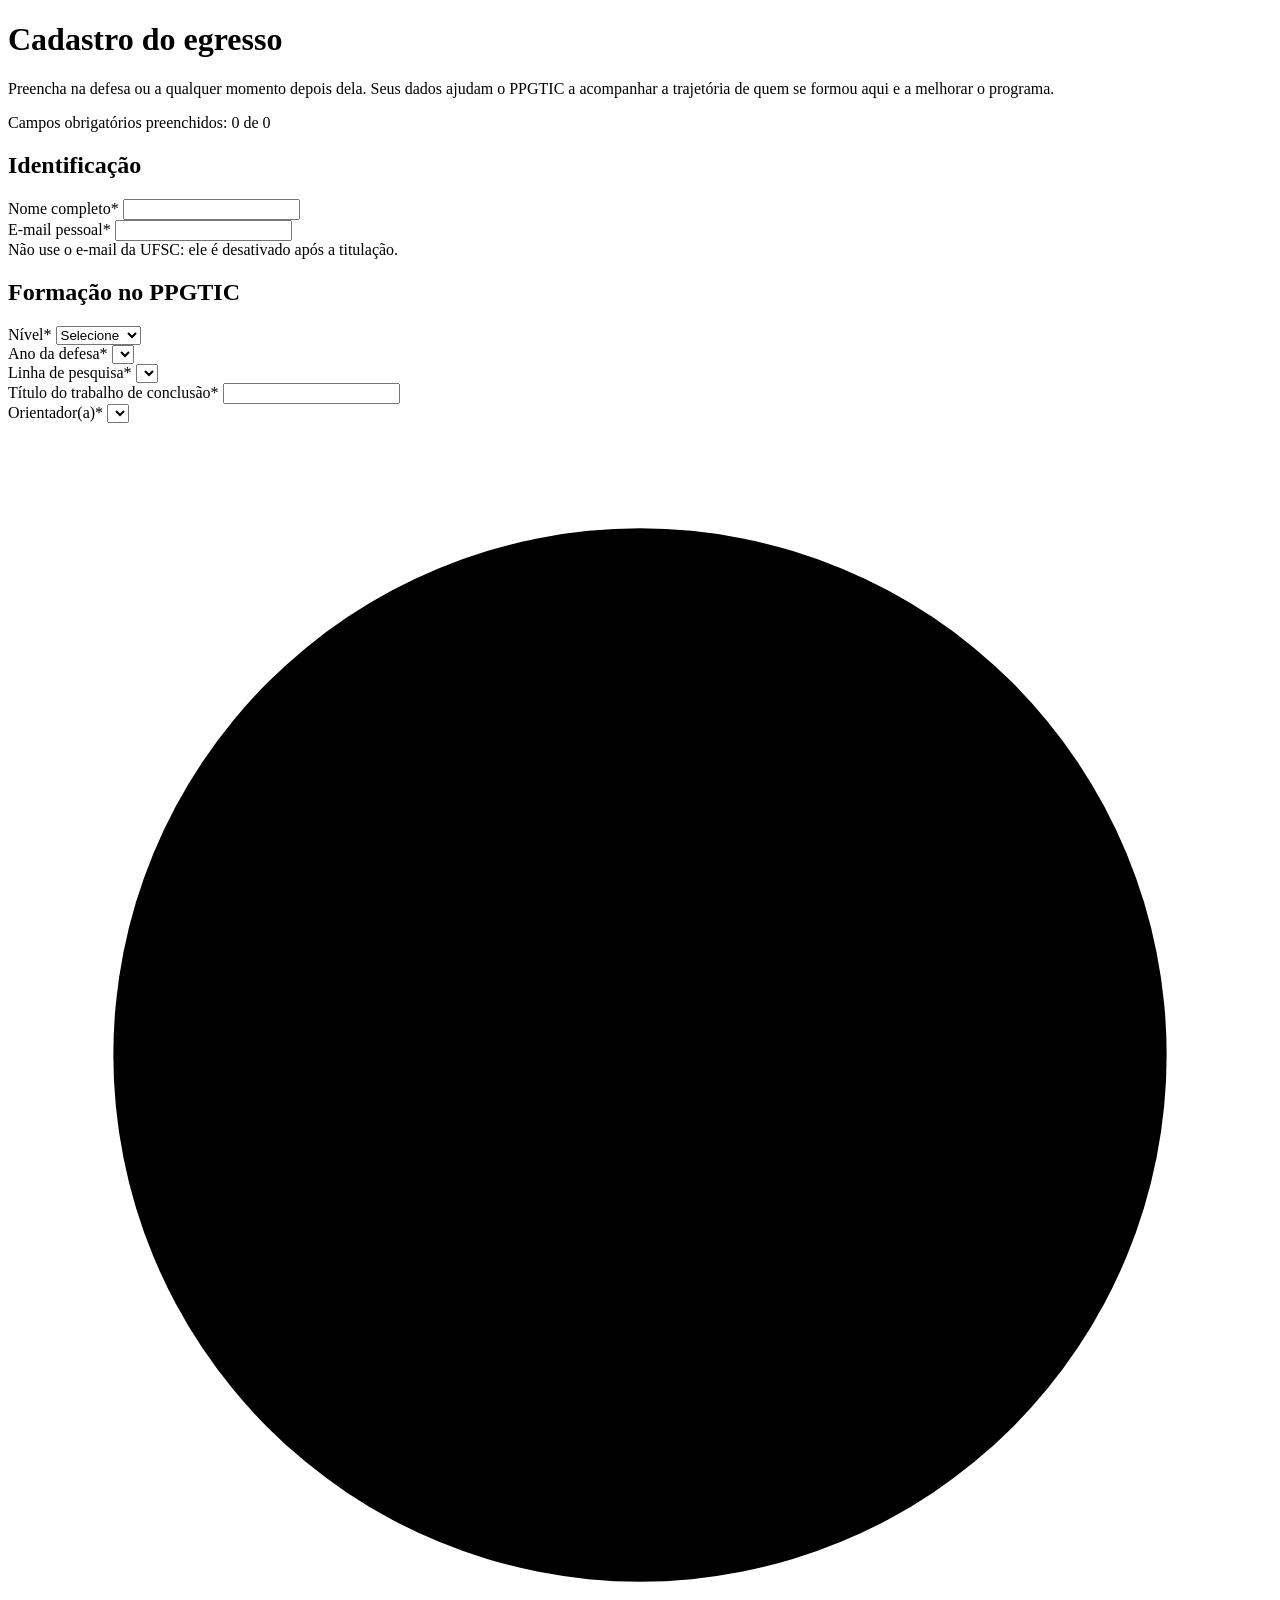
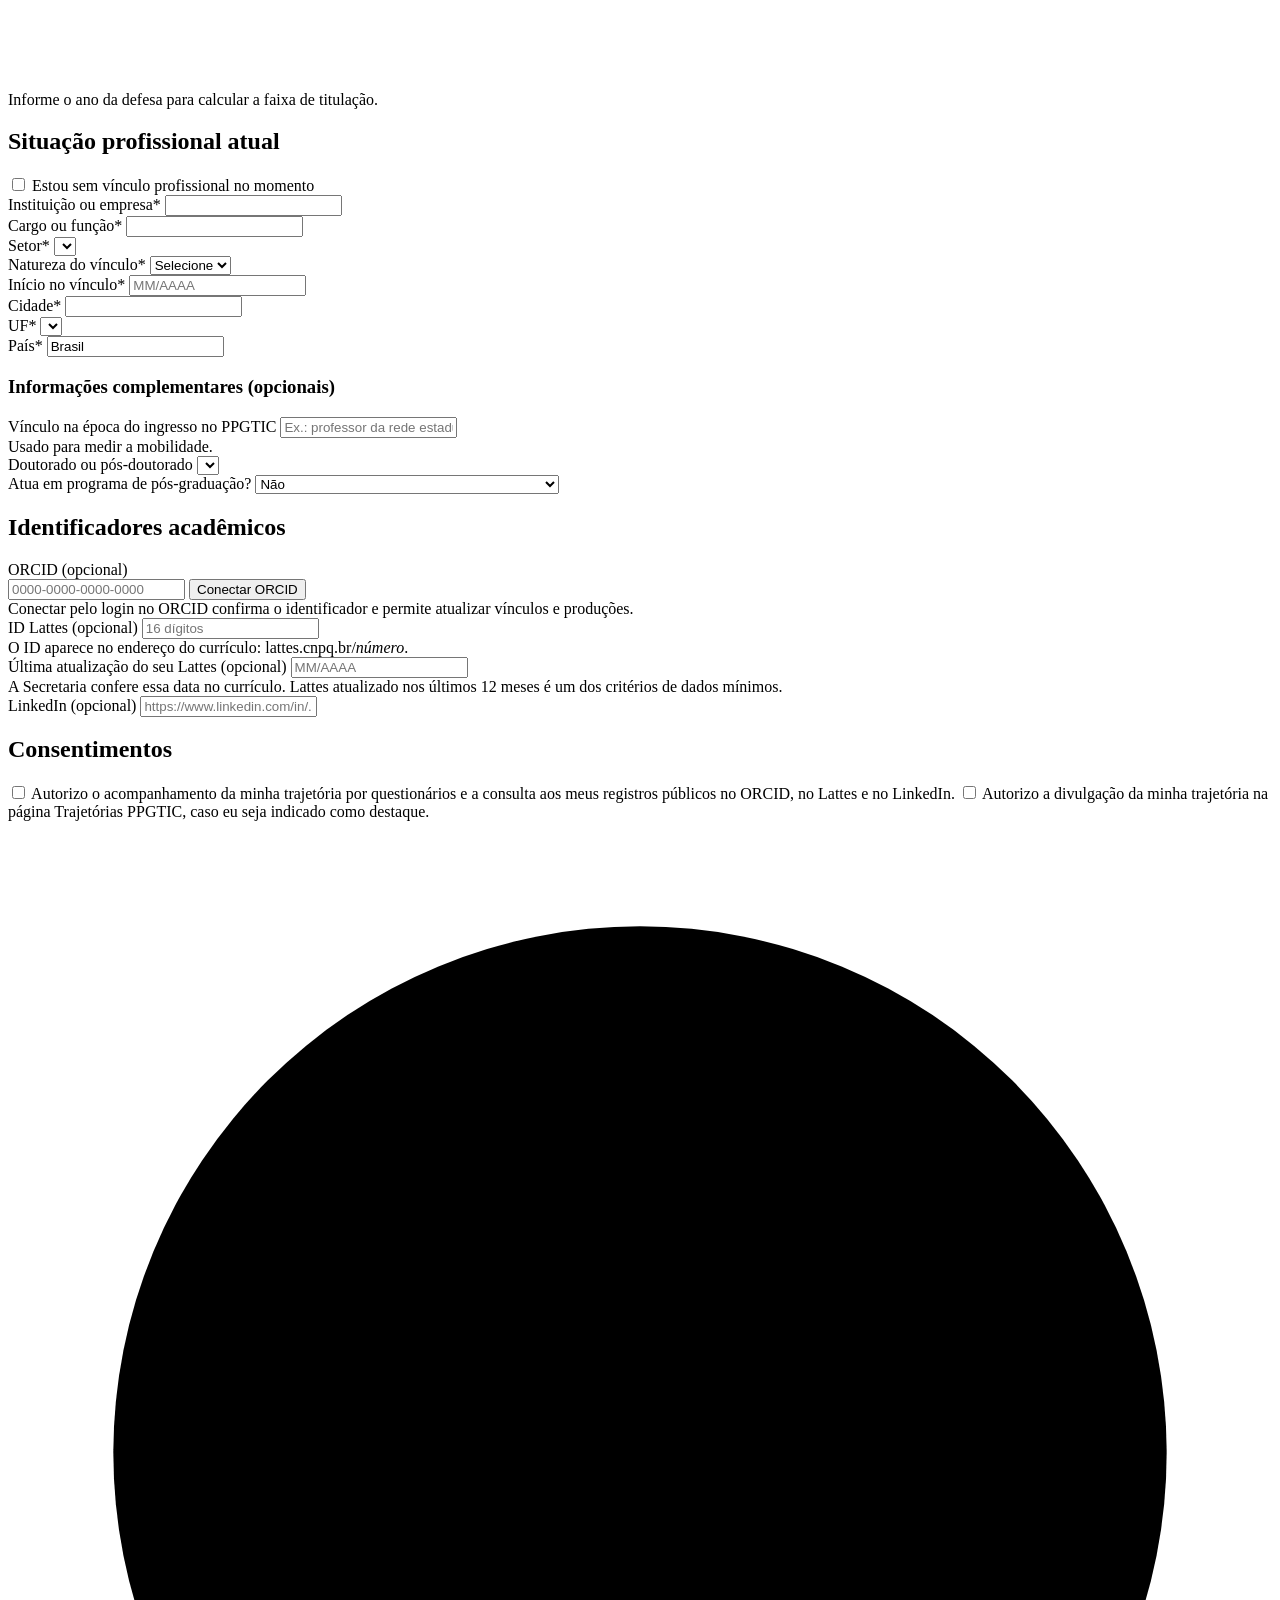
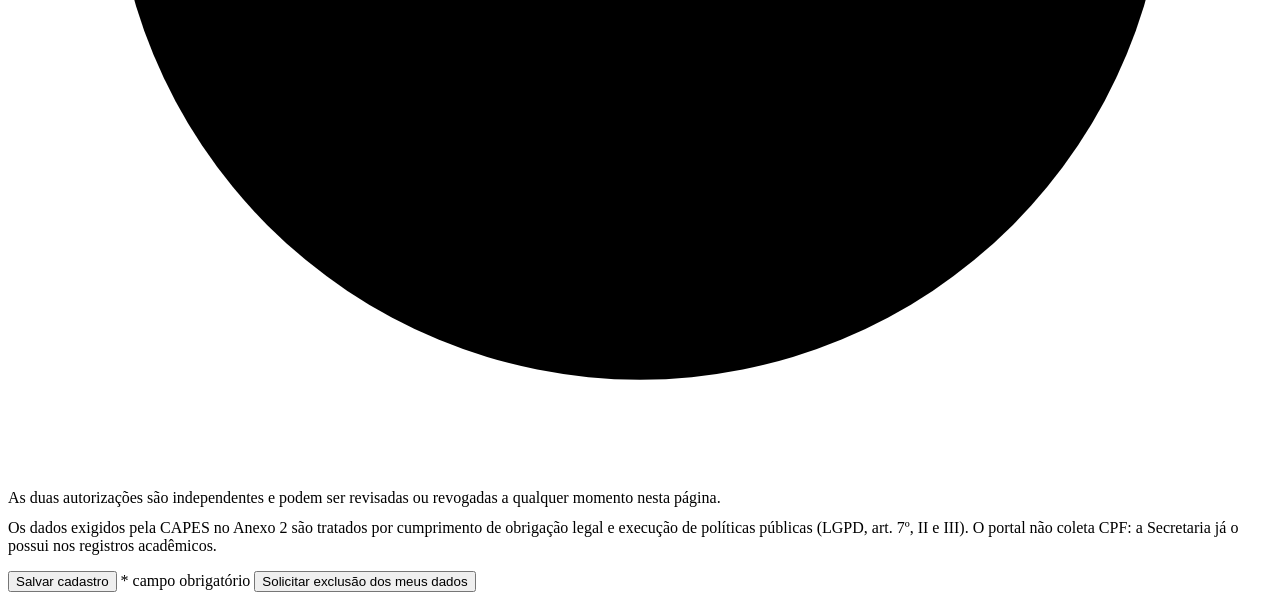
==== cadastro.html @ beffc6ef "Add files via upload" ====
<!doctype html>
<html lang="pt-BR">
<head>
  <meta charset="utf-8">
  <meta name="viewport" content="width=device-width, initial-scale=1">
  <title>Cadastro do egresso · Observatório de Egressos PPGTIC (protótipo V2)</title>
  <link rel="icon" href="data:image/svg+xml,%3Csvg xmlns=%27http://www.w3.org/2000/svg%27 viewBox=%270 0 40 40%27%3E%3Crect width=%2740%27 height=%2740%27 rx=%278%27 fill=%27%23003893%27/%3E%3Ccircle cx=%2720%27 cy=%2720%27 r=%2712%27 fill=%27none%27 stroke=%27white%27 stroke-width=%273%27/%3E%3Ccircle cx=%2720%27 cy=%2720%27 r=%274%27 fill=%27%23FEE300%27/%3E%3C/svg%3E">
  <link rel="stylesheet" href="css/estilo.css">
</head>
<body>
  <noscript><p style="padding:16px;background:#FFF6B8">Este protótipo precisa de JavaScript habilitado.</p></noscript>

  <main id="conteudo" class="container">
    <div class="cab-pagina">
      <div>
        <h1 class="titulo-pagina" id="titulo-cadastro">Cadastro do egresso</h1>
        <p class="lead">Preencha na defesa ou a qualquer momento depois dela. Seus dados ajudam o PPGTIC a acompanhar a trajetória de quem se formou aqui e a melhorar o programa.</p>
      </div>
    </div>

    <div id="contexto"></div>
    <div id="sucesso" hidden></div>

    <form id="form-cadastro" novalidate>
      <div id="resumo-erros" class="caixa-info vermelha mb" role="alert" hidden></div>

      <div class="cartao">
        <div class="progresso">
          <span id="progresso-texto">Campos obrigatórios preenchidos: 0 de 0</span>
          <div class="progresso-trilho" aria-hidden="true"><div class="progresso-barra" id="progresso-barra" style="width:0%"></div></div>
        </div>
      </div>

      <!-- 1. Identificação -->
      <section class="cartao" aria-labelledby="sec-identificacao">
        <h2 id="sec-identificacao">Identificação</h2>
        <div class="campos">
          <div class="campo-grupo">
            <label class="rotulo" for="nome">Nome completo<span class="obrig">*</span></label>
            <input class="campo" id="nome" name="nome" autocomplete="name" data-obrigatorio data-rotulo="Nome completo">
          </div>
          <div class="campo-grupo">
            <label class="rotulo" for="email">E-mail pessoal<span class="obrig">*</span></label>
            <input class="campo" id="email" name="email" type="email" autocomplete="email" data-obrigatorio data-rotulo="E-mail pessoal" aria-describedby="ajuda-email">
            <div class="msg-ajuda" id="ajuda-email">Não use o e-mail da UFSC: ele é desativado após a titulação.</div>
          </div>
        </div>
      </section>

      <!-- 2. Formação no PPGTIC -->
      <section class="cartao" aria-labelledby="sec-formacao">
        <h2 id="sec-formacao">Formação no PPGTIC</h2>
        <div id="aviso-secretaria"></div>
        <div class="campos">
          <div class="campo-grupo">
            <label class="rotulo" for="nivel">Nível<span class="obrig">*</span></label>
            <select class="campo" id="nivel" name="nivel" data-obrigatorio data-rotulo="Nível" data-formacao>
              <option value="">Selecione</option>
              <option value="ME">Mestrado</option>
              <option value="DO">Doutorado</option>
            </select>
          </div>
          <div class="campo-grupo">
            <label class="rotulo" for="anoDefesa">Ano da defesa<span class="obrig">*</span></label>
            <select class="campo" id="anoDefesa" name="anoDefesa" data-obrigatorio data-rotulo="Ano da defesa" data-formacao></select>
          </div>
          <div class="campo-grupo">
            <label class="rotulo" for="linha">Linha de pesquisa<span class="obrig">*</span></label>
            <select class="campo" id="linha" name="linha" data-obrigatorio data-rotulo="Linha de pesquisa" data-formacao></select>
          </div>
          <div class="campo-grupo largo">
            <label class="rotulo" for="titulo">Título do trabalho de conclusão<span class="obrig">*</span></label>
            <input class="campo" id="titulo" name="titulo" data-obrigatorio data-rotulo="Título do trabalho" data-formacao>
          </div>
          <div class="campo-grupo largo">
            <label class="rotulo" for="orientador">Orientador(a)<span class="obrig">*</span></label>
            <select class="campo" id="orientador" name="orientador" data-obrigatorio data-rotulo="Orientador(a)" data-formacao></select>
          </div>
        </div>
        <div class="caixa-info" id="info-faixa">
          <svg class="icone" viewBox="0 0 24 24" aria-hidden="true"><circle cx="12" cy="12" r="10"/><path d="M12 16v-4M12 8h.01"/></svg>
          <span id="texto-faixa">Informe o ano da defesa para calcular a faixa de titulação.</span>
        </div>
      </section>

      <!-- 3. Situação profissional atual -->
      <section class="cartao" aria-labelledby="sec-situacao">
        <h2 id="sec-situacao">Situação profissional atual</h2>
        <label class="checagem mb"><input type="checkbox" id="semVinculo" name="semVinculo"> Estou sem vínculo profissional no momento</label>
        <div class="campos">
          <div class="campo-grupo">
            <label class="rotulo" for="instituicao">Instituição ou empresa<span class="obrig">*</span></label>
            <input class="campo" id="instituicao" name="instituicao" data-obrigatorio data-vinculo data-rotulo="Instituição">
          </div>
          <div class="campo-grupo">
            <label class="rotulo" for="cargo">Cargo ou função<span class="obrig">*</span></label>
            <input class="campo" id="cargo" name="cargo" data-obrigatorio data-vinculo data-rotulo="Cargo ou função">
          </div>
          <div class="campo-grupo">
            <label class="rotulo" for="setor">Setor<span class="obrig">*</span></label>
            <select class="campo" id="setor" name="setor" data-obrigatorio data-vinculo data-rotulo="Setor"></select>
          </div>
          <div class="campo-grupo">
            <label class="rotulo" for="natureza">Natureza do vínculo<span class="obrig">*</span></label>
            <select class="campo" id="natureza" name="natureza" data-obrigatorio data-vinculo data-rotulo="Natureza do vínculo">
              <option value="">Selecione</option>
              <option>Pública</option>
              <option>Privada</option>
            </select>
          </div>
          <div class="campo-grupo">
            <label class="rotulo" for="inicioVinculo">Início no vínculo<span class="obrig">*</span></label>
            <input class="campo" id="inicioVinculo" name="inicioVinculo" inputmode="numeric" placeholder="MM/AAAA" maxlength="7" data-obrigatorio data-vinculo data-mes data-rotulo="Início no vínculo">
          </div>
          <div class="campo-grupo">
            <label class="rotulo" for="cidade">Cidade<span class="obrig">*</span></label>
            <input class="campo" id="cidade" name="cidade" autocomplete="address-level2" data-obrigatorio data-rotulo="Cidade">
          </div>
          <div class="campo-grupo">
            <label class="rotulo" for="uf">UF<span class="obrig">*</span></label>
            <select class="campo" id="uf" name="uf" data-obrigatorio data-rotulo="UF"></select>
          </div>
          <div class="campo-grupo">
            <label class="rotulo" for="pais">País<span class="obrig">*</span></label>
            <input class="campo" id="pais" name="pais" value="Brasil" autocomplete="country-name" data-obrigatorio data-rotulo="País">
          </div>
        </div>

        <h3 class="subtitulo-modal">Informações complementares <span class="opcional">(opcionais)</span></h3>
        <div class="campos">
          <div class="campo-grupo">
            <label class="rotulo" for="vinculoIngresso">Vínculo na época do ingresso no PPGTIC</label>
            <input class="campo" id="vinculoIngresso" name="vinculoIngresso" placeholder="Ex.: professor da rede estadual">
            <div class="msg-ajuda">Usado para medir a mobilidade.</div>
          </div>
          <div class="campo-grupo">
            <label class="rotulo" for="posGrad">Doutorado ou pós-doutorado</label>
            <select class="campo" id="posGrad" name="posGrad"></select>
          </div>
          <div class="campo-grupo">
            <label class="rotulo" for="atuaPPG">Atua em programa de pós-graduação?</label>
            <select class="campo" id="atuaPPG" name="atuaPPG">
              <option value="nao">Não</option>
              <option value="sim">Sim, como docente permanente ou colaborador</option>
            </select>
          </div>
        </div>
      </section>

      <!-- 4. Identificadores acadêmicos -->
      <section class="cartao" aria-labelledby="sec-ids">
        <h2 id="sec-ids">Identificadores acadêmicos</h2>
        <div class="campos">
          <div class="campo-grupo largo">
            <label class="rotulo" for="orcid">ORCID <span class="opcional">(opcional)</span></label>
            <div class="campo-com-botao">
              <input class="campo" id="orcid" name="orcid" placeholder="0000-0000-0000-0000" maxlength="19" data-rotulo="ORCID">
              <button type="button" class="btn btn-secundario" id="btn-orcid">Conectar ORCID</button>
            </div>
            <div class="msg-ajuda" id="ajuda-orcid">Conectar pelo login no ORCID confirma o identificador e permite atualizar vínculos e produções.</div>
          </div>
          <div class="campo-grupo largo">
            <label class="rotulo" for="lattesId">ID Lattes <span class="opcional">(opcional)</span></label>
            <input class="campo" id="lattesId" name="lattesId" inputmode="numeric" maxlength="16" placeholder="16 dígitos" data-rotulo="ID Lattes">
            <div class="msg-ajuda">O ID aparece no endereço do currículo: lattes.cnpq.br/<em>número</em>.</div>
          </div>
          <div class="campo-grupo largo">
            <label class="rotulo" for="lattesAtualizadoEm">Última atualização do seu Lattes <span class="opcional">(opcional)</span></label>
            <input class="campo" id="lattesAtualizadoEm" name="lattesAtualizadoEm" inputmode="numeric" placeholder="MM/AAAA" maxlength="7" data-mes data-rotulo="Atualização do Lattes">
            <div class="msg-ajuda">A Secretaria confere essa data no currículo. Lattes atualizado nos últimos 12 meses é um dos critérios de dados mínimos.</div>
          </div>
          <div class="campo-grupo largo">
            <label class="rotulo" for="linkedin">LinkedIn <span class="opcional">(opcional)</span></label>
            <input class="campo" id="linkedin" name="linkedin" type="url" placeholder="https://www.linkedin.com/in/..." data-rotulo="LinkedIn">
          </div>
        </div>
      </section>

      <!-- 5. Consentimentos (LGPD) -->
      <section class="cartao" aria-labelledby="sec-consent">
        <h2 id="sec-consent">Consentimentos</h2>
        <label class="checagem"><input type="checkbox" id="consentAcompanhamento" name="consentAcompanhamento">
          Autorizo o acompanhamento da minha trajetória por questionários e a consulta aos meus registros públicos no ORCID, no Lattes e no LinkedIn.</label>
        <label class="checagem"><input type="checkbox" id="consentDivulgacao" name="consentDivulgacao">
          Autorizo a divulgação da minha trajetória na página Trajetórias PPGTIC, caso eu seja indicado como destaque.</label>
        <div class="caixa-info" id="info-termo">
          <svg class="icone" viewBox="0 0 24 24" aria-hidden="true"><circle cx="12" cy="12" r="10"/><path d="M12 16v-4M12 8h.01"/></svg>
          <span id="texto-termo">As duas autorizações são independentes e podem ser revisadas ou revogadas a qualquer momento nesta página.</span>
        </div>
        <p class="texto-apoio pequeno" style="margin-top:12px">Os dados exigidos pela CAPES no Anexo 2 são tratados por cumprimento de obrigação legal e execução de políticas públicas (LGPD, art. 7º, II e III). O portal não coleta CPF: a Secretaria já o possui nos registros acadêmicos.</p>
      </section>

      <div class="acoes">
        <button type="submit" class="btn btn-primario" id="btn-salvar">Salvar cadastro</button>
        <span class="texto-apoio"><span class="obrig">*</span> campo obrigatório</span>
        <span class="espaco"></span>
        <button type="button" class="btn btn-texto" id="btn-exclusao">Solicitar exclusão dos meus dados</button>
      </div>
    </form>
  </main>

  <script src="js/config.js"></script>
  <script src="js/base.js"></script>
  <script src="js/dados-ficticios.js"></script>
  <script src="js/repositorio.js"></script>
  <script src="js/indicadores.js"></script>
  <script src="js/coleta.js"></script>
  <script src="js/layout.js"></script>
  <script src="js/tela-cadastro.js"></script>
</body>
</html>
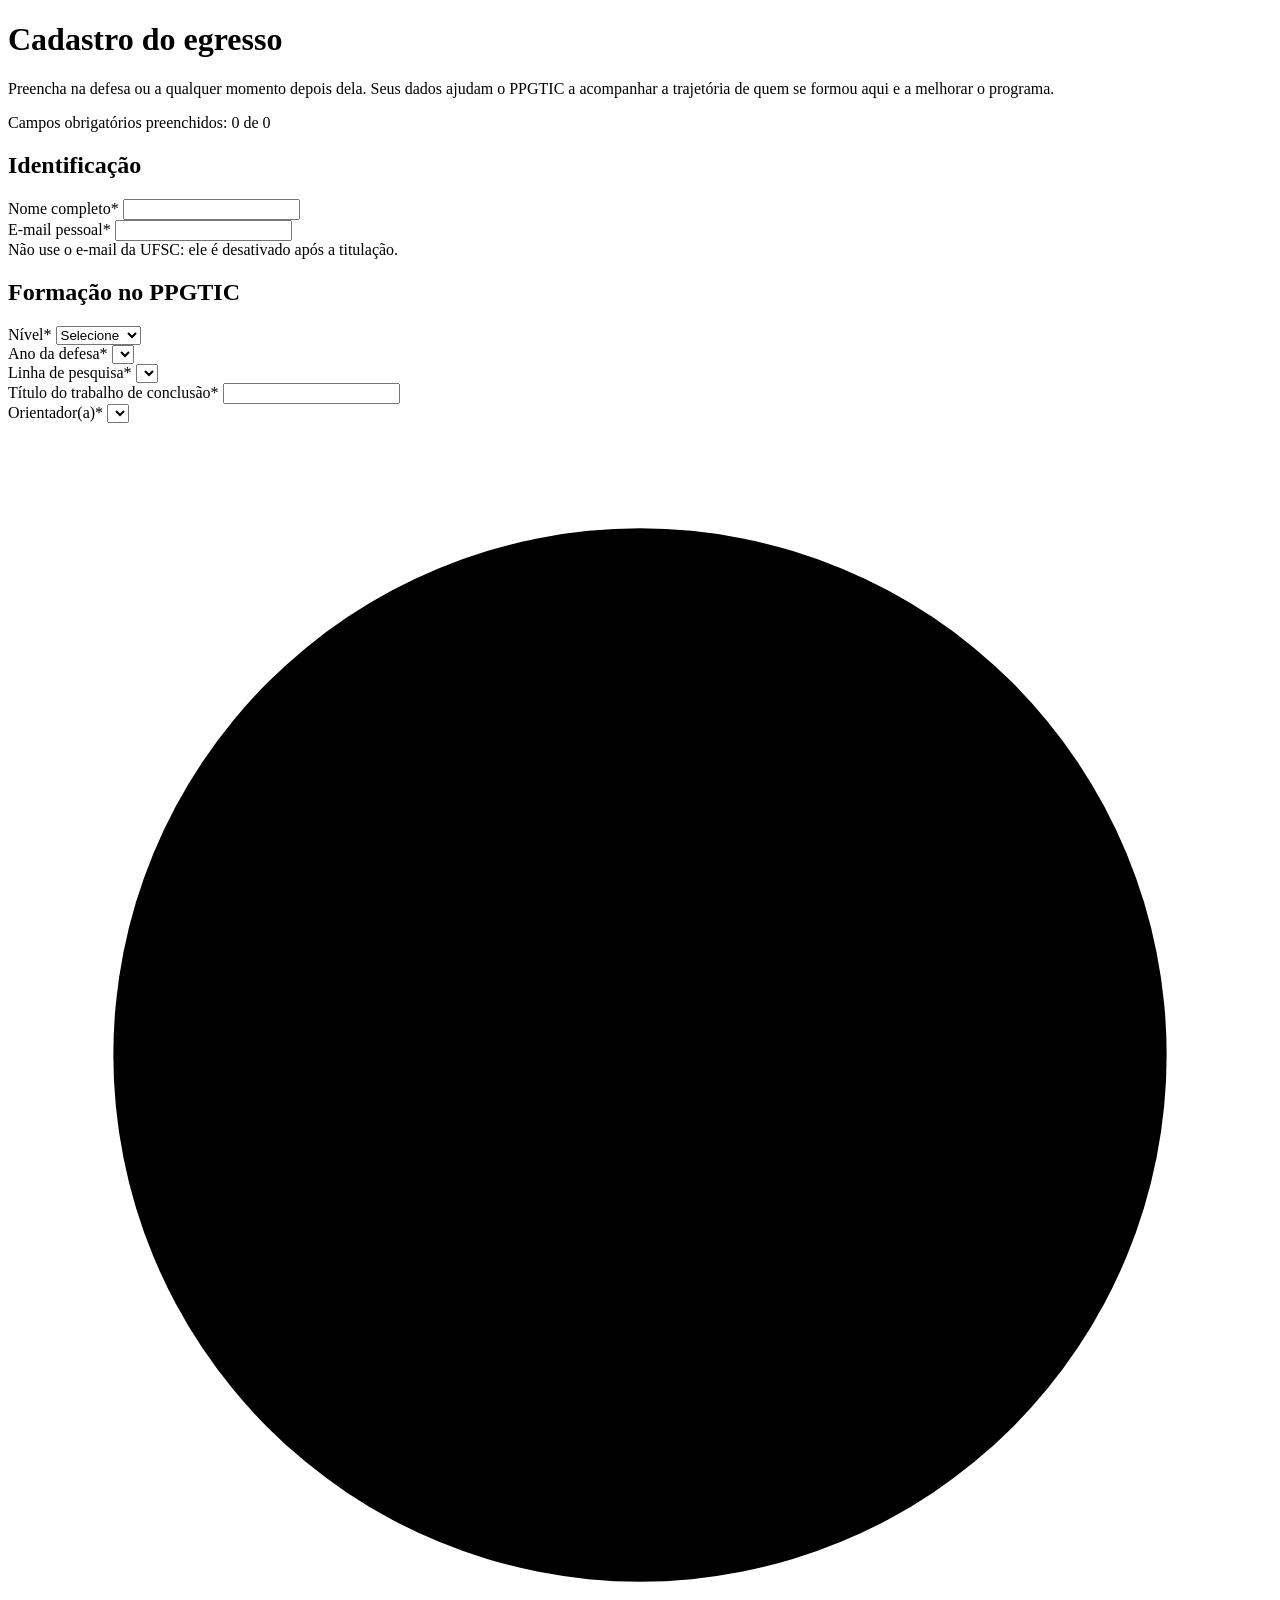
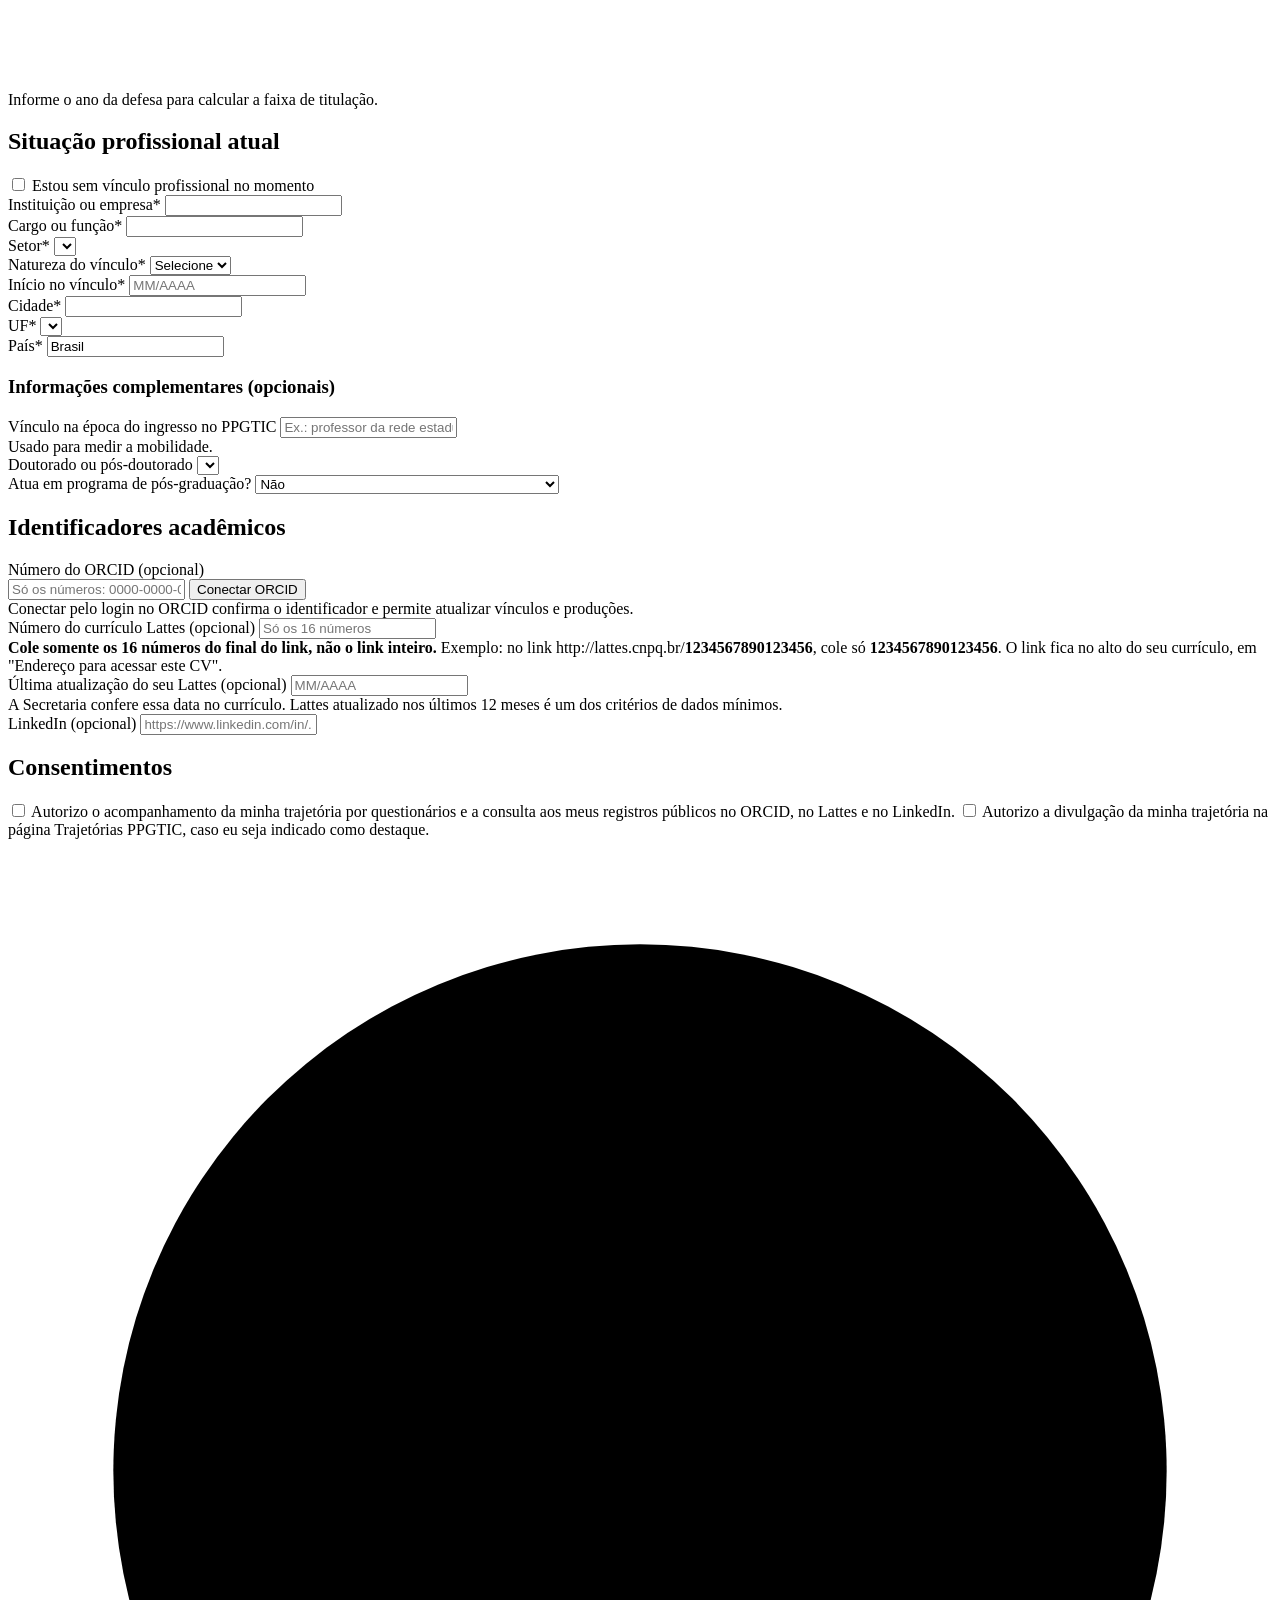
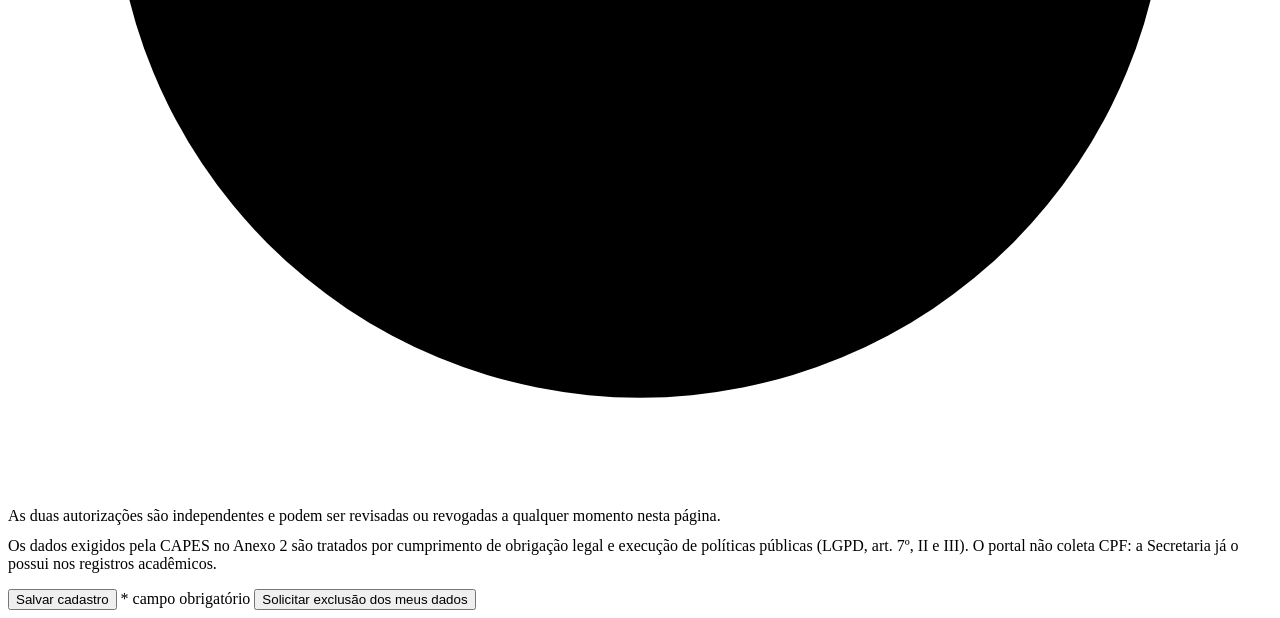
==== commit e88684b4: "Add files via upload" ====
--- a/cadastro.html
+++ b/cadastro.html
@@ -5,7 +5,7 @@
   <meta name="viewport" content="width=device-width, initial-scale=1">
   <title>Cadastro do egresso · Observatório de Egressos PPGTIC (protótipo V2)</title>
   <link rel="icon" href="data:image/svg+xml,%3Csvg xmlns=%27http://www.w3.org/2000/svg%27 viewBox=%270 0 40 40%27%3E%3Crect width=%2740%27 height=%2740%27 rx=%278%27 fill=%27%23003893%27/%3E%3Ccircle cx=%2720%27 cy=%2720%27 r=%2712%27 fill=%27none%27 stroke=%27white%27 stroke-width=%273%27/%3E%3Ccircle cx=%2720%27 cy=%2720%27 r=%274%27 fill=%27%23FEE300%27/%3E%3C/svg%3E">
-  <link rel="stylesheet" href="css/estilo.css">
+  <link rel="stylesheet" href="estilo.css">
 </head>
 <body>
   <noscript><p style="padding:16px;background:#FFF6B8">Este protótipo precisa de JavaScript habilitado.</p></noscript>
@@ -152,17 +152,17 @@
         <h2 id="sec-ids">Identificadores acadêmicos</h2>
         <div class="campos">
           <div class="campo-grupo largo">
-            <label class="rotulo" for="orcid">ORCID <span class="opcional">(opcional)</span></label>
+            <label class="rotulo" for="orcid">Número do ORCID <span class="opcional">(opcional)</span></label>
             <div class="campo-com-botao">
-              <input class="campo" id="orcid" name="orcid" placeholder="0000-0000-0000-0000" maxlength="19" data-rotulo="ORCID">
+              <input class="campo" id="orcid" name="orcid" placeholder="Só os números: 0000-0000-0000-0000" autocomplete="off" data-rotulo="ORCID" aria-describedby="ajuda-orcid">
               <button type="button" class="btn btn-secundario" id="btn-orcid">Conectar ORCID</button>
             </div>
             <div class="msg-ajuda" id="ajuda-orcid">Conectar pelo login no ORCID confirma o identificador e permite atualizar vínculos e produções.</div>
           </div>
           <div class="campo-grupo largo">
-            <label class="rotulo" for="lattesId">ID Lattes <span class="opcional">(opcional)</span></label>
-            <input class="campo" id="lattesId" name="lattesId" inputmode="numeric" maxlength="16" placeholder="16 dígitos" data-rotulo="ID Lattes">
-            <div class="msg-ajuda">O ID aparece no endereço do currículo: lattes.cnpq.br/<em>número</em>.</div>
+            <label class="rotulo" for="lattesId">Número do currículo Lattes <span class="opcional">(opcional)</span></label>
+            <input class="campo" id="lattesId" name="lattesId" inputmode="numeric" autocomplete="off" placeholder="Só os 16 números" data-rotulo="ID Lattes" aria-describedby="ajuda-lattes">
+            <div class="msg-ajuda" id="ajuda-lattes"><strong>Cole somente os 16 números do final do link, não o link inteiro.</strong> Exemplo: no link http://lattes.cnpq.br/<strong>1234567890123456</strong>, cole só <strong>1234567890123456</strong>. O link fica no alto do seu currículo, em "Endereço para acessar este CV".</div>
           </div>
           <div class="campo-grupo largo">
             <label class="rotulo" for="lattesAtualizadoEm">Última atualização do seu Lattes <span class="opcional">(opcional)</span></label>
@@ -199,13 +199,13 @@
     </form>
   </main>
 
-  <script src="js/config.js"></script>
-  <script src="js/base.js"></script>
-  <script src="js/dados-ficticios.js"></script>
-  <script src="js/repositorio.js"></script>
-  <script src="js/indicadores.js"></script>
-  <script src="js/coleta.js"></script>
-  <script src="js/layout.js"></script>
-  <script src="js/tela-cadastro.js"></script>
+  <script src="config.js"></script>
+  <script src="base.js"></script>
+  <script src="dados-ficticios.js"></script>
+  <script src="repositorio.js"></script>
+  <script src="indicadores.js"></script>
+  <script src="coleta.js"></script>
+  <script src="layout.js"></script>
+  <script src="tela-cadastro.js"></script>
 </body>
 </html>
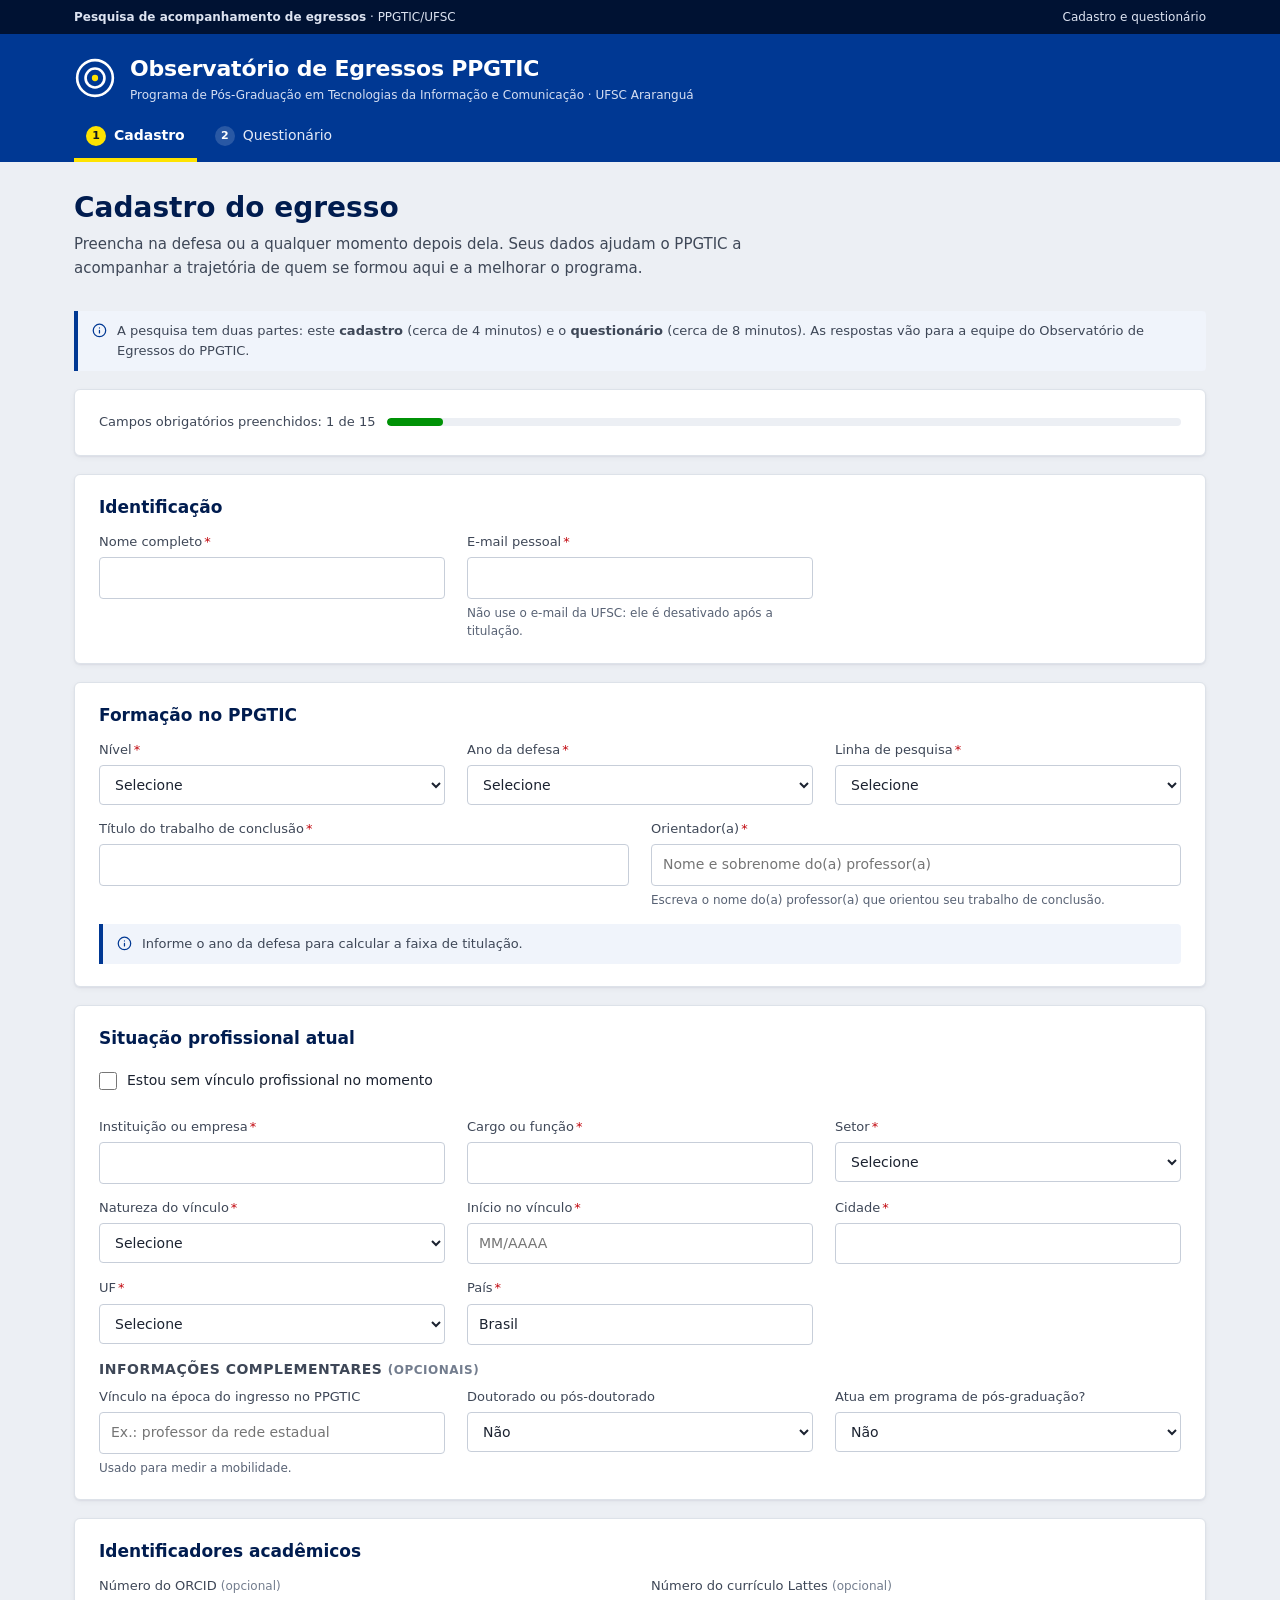
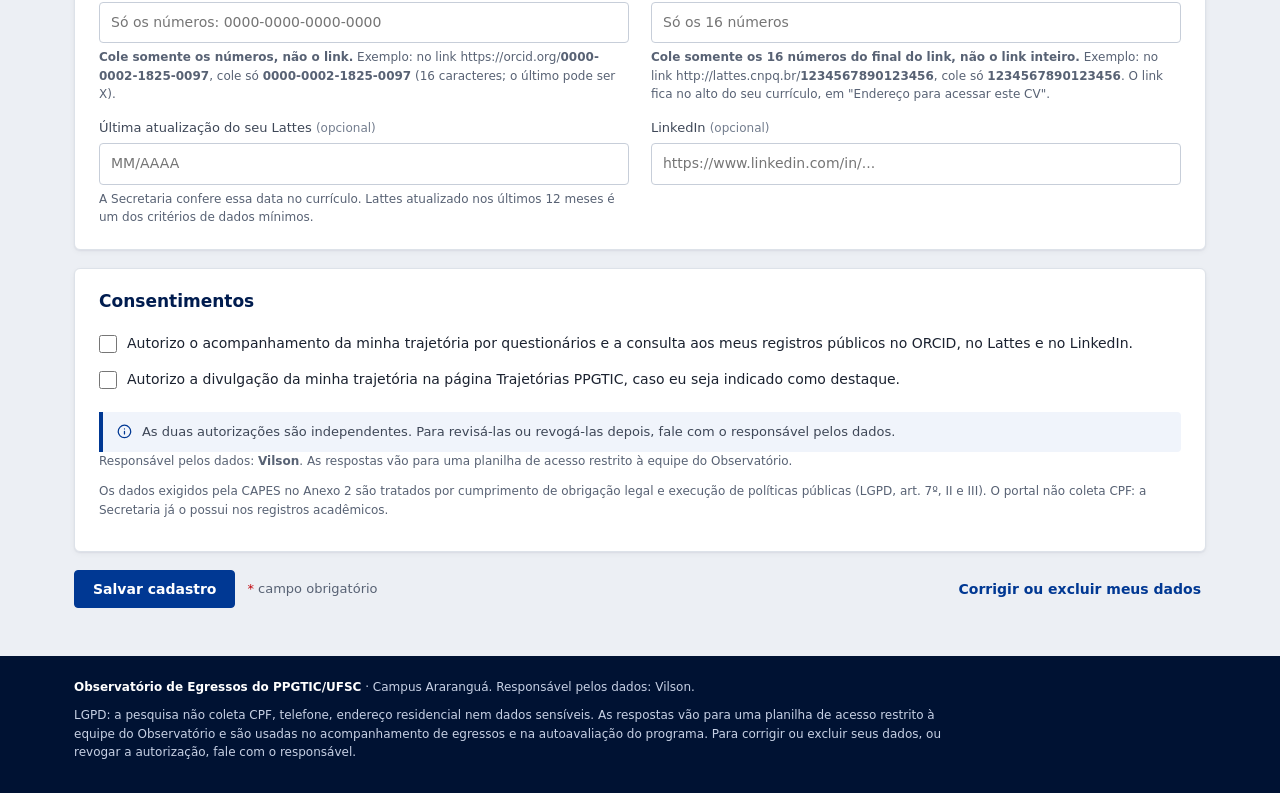
==== commit 5403fc4b: "Add files via upload" ====
--- a/cadastro.html
+++ b/cadastro.html
@@ -5,7 +5,7 @@
   <meta name="viewport" content="width=device-width, initial-scale=1">
   <title>Cadastro do egresso · Observatório de Egressos PPGTIC (protótipo V2)</title>
   <link rel="icon" href="data:image/svg+xml,%3Csvg xmlns=%27http://www.w3.org/2000/svg%27 viewBox=%270 0 40 40%27%3E%3Crect width=%2740%27 height=%2740%27 rx=%278%27 fill=%27%23003893%27/%3E%3Ccircle cx=%2720%27 cy=%2720%27 r=%2712%27 fill=%27none%27 stroke=%27white%27 stroke-width=%273%27/%3E%3Ccircle cx=%2720%27 cy=%2720%27 r=%274%27 fill=%27%23FEE300%27/%3E%3C/svg%3E">
-  <link rel="stylesheet" href="estilo.css">
+  <link rel="stylesheet" href="css/estilo.css">
 </head>
 <body>
   <noscript><p style="padding:16px;background:#FFF6B8">Este protótipo precisa de JavaScript habilitado.</p></noscript>
@@ -199,13 +199,13 @@
     </form>
   </main>
 
-  <script src="config.js"></script>
-  <script src="base.js"></script>
-  <script src="dados-ficticios.js"></script>
-  <script src="repositorio.js"></script>
-  <script src="indicadores.js"></script>
-  <script src="coleta.js"></script>
-  <script src="layout.js"></script>
-  <script src="tela-cadastro.js"></script>
+  <script src="js/config.js"></script>
+  <script src="js/base.js"></script>
+  <script src="js/dados-ficticios.js"></script>
+  <script src="js/repositorio.js"></script>
+  <script src="js/indicadores.js"></script>
+  <script src="js/coleta.js"></script>
+  <script src="js/layout.js"></script>
+  <script src="js/tela-cadastro.js"></script>
 </body>
 </html>
--- a/css/estilo.css
+++ b/css/estilo.css
@@ -0,0 +1,488 @@
+/* =====================================================================
+   Observatório de Egressos PPGTIC/UFSC — Protótipo V2
+   Paleta: Manual de Identidade Visual da UFSC (cores institucionais)
+     Azul      Pantone 2728 C · RGB 0 56 147   · #003893
+     Amarelo   Pantone Yellow C · RGB 254 227 0 · #FEE300
+     Vermelho  Pantone 1788 C · RGB 255 0 9    · #FF0009
+     Verde     Pantone 355 C  · RGB 0 146 6    · #009206
+   Fonte institucional: Verdana.
+   Os tons "-700" de verde e vermelho são versões escurecidas das cores
+   oficiais, usadas só em texto para garantir contraste (WCAG AA).
+   ===================================================================== */
+
+:root {
+  --ufsc-azul: #003893;
+  --ufsc-amarelo: #FEE300;
+  --ufsc-vermelho: #FF0009;
+  --ufsc-verde: #009206;
+
+  --azul-950: #001233;
+  --azul-900: #001C4F;
+  --azul-800: #002A70;
+  --azul-700: #003893;
+  --azul-600: #1F55AE;
+  --azul-300: #8FAADB;
+  --azul-200: #BFD0EE;
+  --azul-100: #DDE7F7;
+  --azul-50: #F0F4FB;
+
+  --amarelo-50: #FFFBE0;
+  --amarelo-100: #FFF6B8;
+  --amarelo-800: #5C4E00;
+
+  --verde-50: #E7F5E7;
+  --verde-700: #006B04;
+  --vermelho-50: #FFECEC;
+  --vermelho-700: #C00008;
+
+  --cinza-950: #111723;
+  --cinza-900: #1B2230;
+  --cinza-700: #3E4757;
+  --cinza-600: #586274;
+  --cinza-500: #737D8E;
+  --cinza-400: #9AA3B2;
+  --cinza-300: #C7CED9;
+  --cinza-200: #DDE2E9;
+  --cinza-100: #ECEFF4;
+  --cinza-50: #F6F7FA;
+
+  --fundo: #ECEFF4;
+  --texto: var(--cinza-900);
+  --texto-apoio: var(--cinza-600);
+  --borda: var(--cinza-200);
+  --fonte: Verdana, Geneva, "DejaVu Sans", Tahoma, sans-serif;
+  --raio: 6px;
+  --sombra: 0 1px 2px rgba(0, 18, 51, .06), 0 2px 6px rgba(0, 18, 51, .04);
+  --largura: 1180px;
+}
+
+*, *::before, *::after { box-sizing: border-box; }
+html { -webkit-text-size-adjust: 100%; }
+body {
+  margin: 0;
+  font-family: var(--fonte);
+  font-size: 14px;
+  line-height: 1.55;
+  color: var(--texto);
+  background: var(--fundo);
+}
+body.com-modal { overflow: hidden; }
+h1, h2, h3, h4 { margin: 0; line-height: 1.25; color: var(--azul-900); }
+p { margin: 0 0 .75em; }
+a { color: var(--azul-700); }
+a:hover { color: var(--azul-900); }
+small { font-size: 12px; }
+:focus-visible { outline: 3px solid var(--azul-600); outline-offset: 2px; }
+.cabecalho :focus-visible, .barra-prototipo :focus-visible { outline-color: var(--ufsc-amarelo); }
+[hidden] { display: none !important; }
+.sr { position: absolute !important; width: 1px; height: 1px; overflow: hidden; clip: rect(0 0 0 0); white-space: nowrap; }
+
+.container { max-width: var(--largura); margin: 0 auto; padding: 0 24px; }
+.pular { position: absolute; left: -9999px; top: 0; background: var(--ufsc-amarelo); color: var(--cinza-950); padding: 8px 12px; z-index: 100; }
+.pular:focus { left: 8px; top: 8px; }
+
+/* ------------------------------ ícones ------------------------------ */
+.icone { width: 1.15em; height: 1.15em; fill: none; stroke: currentColor; stroke-width: 2; stroke-linecap: round; stroke-linejoin: round; flex: none; vertical-align: -.2em; }
+.icone-menu { width: 12px; height: 12px; margin-left: 6px; opacity: .8; }
+
+/* ------------------------ barra do protótipo ------------------------ */
+.barra-prototipo { background: var(--azul-950); color: #DCE3F1; font-size: 12px; }
+.linha-barra { display: flex; justify-content: space-between; align-items: center; gap: 12px; min-height: 34px; }
+.barra-direita { display: flex; align-items: center; gap: 14px; }
+.btn-demo {
+  display: inline-flex; align-items: center; gap: 6px; font: inherit; font-weight: bold; cursor: pointer;
+  background: var(--ufsc-amarelo); color: var(--cinza-950); border: 0; border-radius: 4px; padding: 4px 10px;
+}
+.btn-demo:hover { background: #FFF07A; }
+
+/* ----------------------------- cabeçalho ----------------------------- */
+.cabecalho { background: var(--ufsc-azul); color: #fff; }
+.linha-cabecalho { display: flex; justify-content: space-between; align-items: center; gap: 16px; padding-top: 18px; padding-bottom: 10px; }
+.marca { display: flex; align-items: center; gap: 14px; color: #fff; text-decoration: none; }
+.marca:hover { color: #fff; }
+.marca-simbolo svg { width: 42px; height: 42px; color: #fff; display: block; }
+.marca-titulo { display: block; font-size: 22px; font-weight: bold; letter-spacing: -.2px; }
+.marca-sub { display: block; font-size: 12px; color: #D4DEF2; }
+.btn-perfil {
+  display: inline-flex; align-items: center; gap: 8px; font: inherit; font-size: 13px; color: #fff; cursor: pointer;
+  background: transparent; border: 1px solid rgba(255, 255, 255, .7); border-radius: 4px; padding: 8px 14px; white-space: nowrap;
+}
+.btn-perfil:hover { background: rgba(255, 255, 255, .12); }
+.menu { display: flex; gap: 6px; flex-wrap: wrap; }
+.menu a {
+  display: inline-flex; align-items: center; color: #E3E9F6; text-decoration: none; padding: 10px 12px 12px;
+  border-bottom: 4px solid transparent; font-size: 14px;
+}
+.menu a:hover { color: #fff; border-bottom-color: rgba(254, 227, 0, .45); }
+.menu a.ativo { color: #fff; font-weight: bold; border-bottom-color: var(--ufsc-amarelo); }
+.menu-num {
+  display: inline-grid; place-items: center; width: 20px; height: 20px; border-radius: 50%; margin-right: 8px;
+  font-size: 11px; font-weight: bold; background: rgba(255, 255, 255, .16); color: #fff;
+}
+.menu a.ativo .menu-num { background: var(--ufsc-amarelo); color: var(--cinza-950); }
+
+.faixa-aviso { border-bottom: 1px solid; font-size: 13px; }
+.faixa-aviso .container { padding-top: 9px; padding-bottom: 9px; display: flex; gap: 8px; align-items: center; flex-wrap: wrap; }
+.faixa-restrita { background: var(--amarelo-100); border-color: #EBD95A; color: var(--amarelo-800); }
+.faixa-publica { background: var(--azul-50); border-color: var(--azul-200); color: var(--azul-900); }
+
+/* ------------------------------ páginas ------------------------------ */
+#conteudo { padding-top: 28px; padding-bottom: 48px; }
+.titulo-pagina { font-size: 28px; margin-bottom: 8px; }
+.lead { color: var(--cinza-700); max-width: 760px; font-size: 15px; }
+.cab-pagina { display: flex; justify-content: space-between; align-items: flex-end; gap: 16px; margin-bottom: 20px; flex-wrap: wrap; }
+.texto-apoio { color: var(--texto-apoio); font-size: 13px; }
+.pequeno { font-size: 12px; }
+.destaque-texto { color: var(--azul-700); font-weight: bold; }
+
+.cartao {
+  background: #fff; border: 1px solid var(--borda); border-radius: var(--raio); box-shadow: var(--sombra);
+  padding: 22px 24px; margin-bottom: 18px;
+}
+.cartao > h2, .cartao-titulo { font-size: 17px; margin-bottom: 14px; display: flex; align-items: center; gap: 8px; }
+.cartao-titulo .icone { color: var(--azul-700); }
+.cartao-cab { display: flex; justify-content: space-between; align-items: center; gap: 12px; margin-bottom: 12px; flex-wrap: wrap; }
+.cartao-cab h2 { font-size: 17px; margin: 0; }
+.grade-2 { display: grid; grid-template-columns: 1fr 1fr; gap: 18px; }
+.grade-3 { display: grid; grid-template-columns: repeat(3, 1fr); gap: 18px; }
+.grade-4 { display: grid; grid-template-columns: repeat(4, 1fr); gap: 18px; }
+.grade-2 > .cartao, .grade-3 > .cartao, .grade-4 > .cartao { margin-bottom: 0; }
+.mb { margin-bottom: 18px; }
+
+/* ----------------------------- formulário ----------------------------- */
+.campos { display: grid; grid-template-columns: repeat(6, 1fr); gap: 14px 22px; }
+.campo-grupo { grid-column: span 2; min-width: 0; }
+.campo-grupo.largo { grid-column: span 3; }
+.campo-grupo.inteiro { grid-column: 1 / -1; }
+.rotulo { display: block; font-size: 13px; color: var(--cinza-700); margin-bottom: 5px; }
+.obrig { color: var(--vermelho-700); margin-left: 2px; }
+.opcional { color: var(--cinza-500); font-size: 12px; }
+.campo {
+  width: 100%; font: inherit; font-size: 14px; color: var(--texto); background: #fff;
+  border: 1px solid var(--cinza-300); border-radius: 4px; padding: 9px 11px; min-height: 40px;
+}
+textarea.campo { min-height: 84px; resize: vertical; line-height: 1.5; }
+select.campo { padding-right: 30px; }
+.campo:hover { border-color: var(--cinza-400); }
+.campo:focus { border-color: var(--azul-600); outline: 3px solid var(--azul-100); outline-offset: 0; }
+.campo[readonly], .campo:disabled { background: var(--cinza-50); color: var(--cinza-700); cursor: not-allowed; }
+.campo.invalido { border-color: var(--ufsc-vermelho); background: #FFFBFB; }
+.msg-erro { display: flex; gap: 6px; align-items: flex-start; color: var(--vermelho-700); font-size: 12px; margin-top: 5px; }
+.msg-ajuda { color: var(--texto-apoio); font-size: 12px; margin-top: 5px; }
+.grupo-invalido { border-left: 3px solid var(--ufsc-vermelho); padding-left: 12px; }
+.campo.invalido + .msg-erro + .msg-ajuda { display: none; }
+.msg-alerta { color: var(--amarelo-800); background: var(--amarelo-50); border-radius: 4px; padding: 6px 8px; font-size: 12px; margin-top: 6px; }
+.campo-com-botao { display: flex; gap: 8px; }
+.campo-com-botao .campo { flex: 1; }
+.cadeado-campo { color: var(--cinza-500); }
+
+.caixa-info {
+  display: flex; gap: 10px; align-items: flex-start; background: var(--azul-50); border-left: 4px solid var(--azul-700);
+  padding: 10px 14px; border-radius: 0 4px 4px 0; font-size: 13px; color: var(--cinza-700); margin-top: 14px;
+}
+.caixa-info .icone { color: var(--azul-700); margin-top: 2px; }
+.caixa-info.amarela { background: var(--amarelo-50); border-left-color: #D8C11E; }
+.caixa-info.amarela .icone { color: var(--amarelo-800); }
+.caixa-info.verde { background: var(--verde-50); border-left-color: var(--ufsc-verde); }
+.caixa-info.verde .icone { color: var(--verde-700); }
+.caixa-info.vermelha { background: var(--vermelho-50); border-left-color: var(--ufsc-vermelho); }
+.caixa-info.vermelha .icone { color: var(--vermelho-700); }
+
+.checagem { display: flex; gap: 10px; align-items: flex-start; padding: 7px 0; cursor: pointer; font-size: 14px; }
+.checagem input { width: 18px; height: 18px; margin: 2px 0 0; accent-color: var(--azul-700); flex: none; }
+.opcoes-linha { display: flex; flex-wrap: wrap; gap: 6px 18px; }
+fieldset { border: 0; padding: 0; margin: 0; min-width: 0; }
+legend { padding: 0; font-size: 14px; color: var(--cinza-900); margin-bottom: 6px; }
+.pergunta { margin-bottom: 18px; }
+.pergunta:last-child { margin-bottom: 0; }
+.pergunta > legend, .pergunta > .rotulo-pergunta { font-weight: bold; color: var(--cinza-900); }
+
+/* escala segmentada (1 a 5) */
+.escala { display: inline-flex; border: 1px solid var(--cinza-300); border-radius: 6px; overflow: hidden; flex-wrap: wrap; }
+.escala label { position: relative; cursor: pointer; }
+.escala input { position: absolute; opacity: 0; inset: 0; cursor: pointer; }
+.escala span { display: block; padding: 9px 16px; border-right: 1px solid var(--cinza-300); background: #fff; min-width: 64px; text-align: center; font-size: 13px; }
+.escala label:last-child span { border-right: 0; }
+.escala input:checked + span { background: var(--azul-700); color: #fff; font-weight: bold; }
+.escala input:focus-visible + span { outline: 3px solid var(--azul-600); outline-offset: -3px; }
+.escala-rotulos { display: flex; justify-content: space-between; max-width: 420px; color: var(--texto-apoio); font-size: 12px; margin-top: 4px; }
+
+/* ------------------------------ botões ------------------------------ */
+.btn {
+  display: inline-flex; align-items: center; justify-content: center; gap: 8px; font: inherit; font-size: 14px; font-weight: bold;
+  border-radius: 4px; padding: 10px 18px; cursor: pointer; border: 1px solid transparent; text-decoration: none; line-height: 1.2;
+}
+.btn-primario { background: var(--azul-700); color: #fff; border-color: var(--azul-700); }
+.btn-primario:hover { background: var(--azul-800); color: #fff; }
+.btn-secundario { background: #fff; color: var(--azul-800); border-color: var(--azul-700); }
+.btn-secundario:hover { background: var(--azul-50); color: var(--azul-900); }
+.btn-texto { background: transparent; color: var(--azul-700); border-color: transparent; padding-left: 4px; padding-right: 4px; }
+.btn-texto:hover { text-decoration: underline; }
+.btn-perigo { background: #fff; color: var(--vermelho-700); border-color: var(--vermelho-700); }
+.btn-perigo:hover { background: var(--vermelho-50); }
+.btn-sucesso { background: var(--verde-700); color: #fff; border-color: var(--verde-700); }
+.btn-sucesso:hover { background: #005503; color: #fff; }
+.btn:disabled, .btn[aria-disabled="true"] { background: var(--cinza-100); color: var(--cinza-500); border-color: var(--cinza-300); cursor: not-allowed; }
+.btn-mini { padding: 4px 10px; font-size: 12px; background: #fff; color: var(--azul-800); border-color: var(--azul-300); }
+.btn-mini:hover { background: var(--azul-50); }
+.btn-bloco { width: 100%; }
+.btn-icone { display: inline-grid; place-items: center; width: 34px; height: 34px; border: 0; background: transparent; border-radius: 4px; cursor: pointer; color: var(--cinza-700); }
+.btn-icone:hover { background: var(--cinza-100); color: var(--cinza-900); }
+.acoes { display: flex; gap: 10px; align-items: center; flex-wrap: wrap; margin-top: 6px; }
+.acoes .espaco { flex: 1; }
+
+/* ------------------------------- chips ------------------------------- */
+.chip { display: inline-flex; align-items: center; gap: 5px; font-size: 12px; border-radius: 999px; padding: 3px 10px; background: var(--azul-100); color: var(--azul-900); white-space: nowrap; }
+.chip-verde { background: var(--verde-50); color: var(--verde-700); }
+.chip-amarelo { background: var(--ufsc-amarelo); color: var(--cinza-950); }
+.chip-amarelo-claro { background: var(--amarelo-100); color: var(--amarelo-800); }
+.chip-vermelho { background: var(--vermelho-50); color: var(--vermelho-700); }
+.chip-cinza { background: var(--cinza-100); color: var(--cinza-700); }
+.chip .icone { width: 13px; height: 13px; }
+
+/* ------------------------- progresso do formulário ------------------------- */
+.progresso { display: flex; align-items: center; gap: 12px; font-size: 13px; color: var(--cinza-700); }
+.progresso-trilho { flex: 1; height: 8px; background: var(--cinza-100); border-radius: 99px; overflow: hidden; min-width: 120px; }
+.progresso-barra { height: 100%; background: var(--ufsc-verde); border-radius: 99px; transition: width .25s; }
+
+/* -------------------------- situação dos critérios -------------------------- */
+.criterios { display: grid; grid-template-columns: repeat(3, 1fr); gap: 12px; }
+.criterio { display: flex; gap: 10px; align-items: flex-start; border: 1px solid var(--borda); border-radius: 6px; padding: 12px; background: #fff; }
+.criterio-marca { display: grid; place-items: center; width: 26px; height: 26px; border-radius: 50%; flex: none; }
+.criterio.ok .criterio-marca { background: var(--verde-50); color: var(--verde-700); }
+.criterio.pendente .criterio-marca { background: var(--amarelo-100); color: var(--amarelo-800); }
+.criterio.falta .criterio-marca { background: var(--vermelho-50); color: var(--vermelho-700); }
+.criterio strong { display: block; font-size: 13px; }
+.criterio span { font-size: 12px; color: var(--texto-apoio); }
+
+/* ------------------------------ etapas ------------------------------ */
+.etapas { display: flex; gap: 8px; flex-wrap: wrap; list-style: none; padding: 0; margin: 0; }
+.etapas li {
+  display: inline-flex; align-items: center; gap: 6px; font-size: 12px; border-radius: 999px; padding: 5px 12px;
+  background: var(--cinza-100); color: var(--cinza-700); border: 1px solid transparent;
+}
+.etapas li.feita { background: var(--verde-50); color: var(--verde-700); }
+.etapas li.atual { background: var(--azul-700); color: #fff; font-weight: bold; }
+.etapas li .icone { width: 13px; height: 13px; }
+
+/* ------------------------------- tabelas ------------------------------- */
+.tabela-rolagem { overflow-x: auto; }
+.tabela { width: 100%; border-collapse: collapse; font-size: 13px; }
+.tabela th { text-align: left; font-weight: bold; color: var(--cinza-700); border-bottom: 2px solid var(--cinza-200); padding: 9px 10px; white-space: nowrap; }
+.tabela td { border-bottom: 1px solid var(--cinza-200); padding: 9px 10px; vertical-align: top; }
+.tabela tr:last-child td { border-bottom: 0; }
+.tabela tbody th { border-bottom: 1px solid var(--cinza-200); font-weight: normal; color: var(--cinza-900); white-space: normal; }
+.tabela tbody tr:last-child th { border-bottom: 0; }
+.tabela .num { text-align: right; font-variant-numeric: tabular-nums; }
+.linha-destaque td { background: var(--amarelo-50); }
+.linha-destaque td:first-child { box-shadow: inset 4px 0 0 var(--ufsc-amarelo); }
+.tabela-matriz td:first-child { font-weight: bold; color: var(--azul-900); }
+.tabela-chave td:first-child { color: var(--cinza-600); width: 200px; }
+.tabela-indicadores td:first-child { color: var(--cinza-700); }
+.tabela-indicadores td:last-child { width: 1%; white-space: nowrap; padding-left: 18px; text-align: right; }
+.tabela-importancia th { text-align: center; }
+.tabela-importancia td { text-align: center; vertical-align: middle; }
+.tabela-importancia td:first-child { text-align: left; }
+.tabela-importancia input { width: 18px; height: 18px; accent-color: var(--azul-700); cursor: pointer; }
+
+/* ------------------------------- painel ------------------------------- */
+.filtros { display: flex; gap: 12px; align-items: flex-end; flex-wrap: wrap; }
+.filtros .rotulo { margin-bottom: 3px; font-size: 12px; }
+.filtros .campo { min-height: 36px; padding: 6px 30px 6px 10px; font-size: 13px; }
+.kpi-principal { display: grid; grid-template-columns: 1.1fr 1fr; gap: 26px; align-items: center; }
+.kpi-rotulo { font-size: 15px; color: var(--cinza-700); }
+.kpi-numero { font-size: 46px; font-weight: bold; color: var(--azul-900); line-height: 1.05; letter-spacing: -1px; }
+.kpi-numero small { font-size: 16px; font-weight: normal; color: var(--cinza-700); letter-spacing: 0; margin-left: 8px; }
+.meta-trilho { position: relative; height: 14px; background: var(--cinza-100); border-radius: 99px; margin: 26px 0 8px; }
+.meta-barra { position: absolute; inset: 0 auto 0 0; background: var(--azul-700); border-radius: 99px; }
+.meta-marca { position: absolute; top: -8px; bottom: -8px; width: 3px; background: var(--cinza-950); border-radius: 2px; }
+.meta-marca span { position: absolute; bottom: 100%; left: 50%; transform: translateX(-50%); font-size: 11px; white-space: nowrap; color: var(--cinza-900); font-weight: bold; padding-bottom: 3px; }
+.meta-legenda { display: flex; justify-content: space-between; font-size: 12px; color: var(--texto-apoio); }
+.criterios-kpi { display: grid; gap: 8px; }
+.criterio-linha { display: grid; grid-template-columns: 210px 1fr 74px; gap: 10px; align-items: center; font-size: 13px; }
+.mini-trilho { height: 8px; background: var(--cinza-100); border-radius: 99px; overflow: hidden; }
+.mini-barra { height: 100%; background: var(--azul-300); }
+.mini-barra.forte { background: var(--azul-700); }
+.cartao-faixa { position: relative; cursor: pointer; transition: border-color .15s, box-shadow .15s; }
+.cartao-faixa:hover { border-color: var(--azul-300); }
+.cartao-faixa.selecionada { border-color: var(--azul-700); box-shadow: 0 0 0 2px var(--azul-100); }
+.cartao-faixa h3 { font-size: 18px; margin-bottom: 4px; }
+.faixa-pct { font-size: 30px; font-weight: bold; color: var(--azul-900); line-height: 1.1; margin-top: 10px; }
+.pontos { display: inline-flex; gap: 4px; vertical-align: middle; margin-left: 6px; }
+.pontos i { width: 10px; height: 10px; border-radius: 50%; background: var(--cinza-200); display: inline-block; }
+.pontos i.on { background: var(--ufsc-verde); }
+.barras { display: grid; gap: 9px; }
+.barra-linha { display: grid; grid-template-columns: 150px 1fr 76px; gap: 10px; align-items: center; font-size: 13px; }
+.barra-trilho { height: 16px; background: var(--cinza-100); border-radius: 3px; overflow: hidden; }
+.barra-valor { height: 100%; background: var(--azul-700); }
+.barra-valor.neutra { background: var(--cinza-400); }
+.barra-num { text-align: right; font-variant-numeric: tabular-nums; }
+.tile-num { font-size: 26px; font-weight: bold; color: var(--azul-900); line-height: 1.1; }
+.tile-rotulo { font-size: 13px; color: var(--cinza-700); margin-bottom: 6px; display: flex; gap: 6px; align-items: center; justify-content: space-between; }
+.tile-rodape { font-size: 12px; color: var(--texto-apoio); margin-top: 6px; }
+.oculto-lgpd { color: var(--cinza-500); font-style: italic; }
+.btn-info { border: 0; background: transparent; color: var(--azul-600); cursor: pointer; padding: 2px; border-radius: 50%; display: inline-grid; place-items: center; }
+.btn-info:hover { background: var(--azul-50); }
+details.matriz summary { cursor: pointer; font-weight: bold; color: var(--azul-900); font-size: 16px; }
+details.matriz[open] summary { margin-bottom: 12px; }
+
+/* ------------------------------- ficha ------------------------------- */
+.colunas-faixa { display: grid; grid-template-columns: repeat(3, 1fr); gap: 14px; }
+.coluna-faixa { background: #fff; border: 1px solid var(--borda); border-radius: var(--raio); padding: 14px; }
+.coluna-faixa h3 { font-size: 15px; display: flex; justify-content: space-between; align-items: center; margin-bottom: 10px; }
+.item-destaque { display: flex; gap: 10px; align-items: center; padding: 8px; border-radius: 6px; text-decoration: none; color: inherit; border: 1px solid transparent; }
+.item-destaque:hover { background: var(--azul-50); }
+.item-destaque.atual { border-color: var(--azul-700); background: var(--azul-50); }
+.item-destaque strong { display: block; font-size: 13px; color: var(--cinza-900); }
+.item-destaque small { color: var(--texto-apoio); }
+.avatar { display: inline-grid; place-items: center; width: 36px; height: 36px; border-radius: 50%; background: var(--azul-700); color: #fff; font-weight: bold; font-size: 13px; flex: none; }
+.ficha-cab { display: flex; justify-content: space-between; align-items: center; gap: 16px; flex-wrap: wrap; }
+.ficha-cab h2 { font-size: 20px; }
+.tabela-ficha { width: 100%; border-collapse: collapse; }
+.tabela-ficha th { width: 210px; text-align: left; vertical-align: top; font-weight: normal; color: var(--cinza-600); padding: 12px 10px; border-bottom: 1px solid var(--cinza-200); font-size: 13px; }
+.tabela-ficha td { padding: 12px 10px; border-bottom: 1px solid var(--cinza-200); }
+.tabela-ficha tr:last-child th, .tabela-ficha tr:last-child td { border-bottom: 0; }
+.contador { font-size: 12px; color: var(--texto-apoio); text-align: right; margin-top: 4px; }
+.contador.excedido { color: var(--vermelho-700); font-weight: bold; }
+.historico { list-style: none; margin: 0; padding: 0; font-size: 12px; color: var(--cinza-700); }
+.historico li { padding: 4px 0 4px 16px; position: relative; }
+.historico li::before { content: ""; position: absolute; left: 2px; top: 11px; width: 6px; height: 6px; border-radius: 50%; background: var(--azul-300); }
+.card-vitrine { border: 1px solid var(--borda); border-radius: var(--raio); overflow: hidden; max-width: 340px; background: #fff; }
+.card-vitrine-topo { background: var(--azul-700); color: #fff; font-size: 38px; height: 110px; display: grid; place-items: center; letter-spacing: 1px; }
+.card-vitrine-corpo { padding: 14px 16px; }
+.card-vitrine-corpo small { color: var(--texto-apoio); }
+.card-vitrine-corpo h4 { font-size: 15px; margin: 6px 0; color: var(--azul-900); }
+.card-vitrine-corpo p { font-size: 13px; color: var(--cinza-700); }
+
+/* ------------------------------- vazio ------------------------------- */
+.vazio { text-align: center; padding: 40px 24px; }
+.vazio .icone { width: 40px; height: 40px; color: var(--azul-300); margin-bottom: 10px; }
+.vazio h2 { font-size: 20px; margin-bottom: 8px; justify-content: center; }
+.vazio p { color: var(--cinza-700); max-width: 560px; margin-left: auto; margin-right: auto; }
+.vazio .acoes { justify-content: center; margin-top: 16px; }
+
+/* ------------------------------- sucesso ------------------------------- */
+.painel-sucesso { border-top: 4px solid var(--ufsc-verde); }
+.painel-sucesso h2 { display: flex; gap: 10px; align-items: center; font-size: 20px; color: var(--verde-700); }
+.passos { list-style: none; padding: 0; margin: 14px 0 0; display: grid; gap: 12px; }
+.passos li { display: grid; grid-template-columns: 30px 1fr auto; gap: 12px; align-items: center; padding: 12px 14px; border: 1px solid var(--borda); border-radius: 6px; }
+.passos li .num { display: grid; place-items: center; width: 28px; height: 28px; border-radius: 50%; background: var(--azul-100); color: var(--azul-900); font-weight: bold; font-size: 13px; }
+.passos li.feito .num { background: var(--verde-50); color: var(--verde-700); }
+
+/* -------------------------------- modal -------------------------------- */
+.modal-fundo { position: fixed; inset: 0; background: rgba(0, 12, 34, .55); display: grid; place-items: center; padding: 20px; z-index: 50; }
+.modal { background: #fff; border-radius: 8px; width: 100%; max-height: calc(100vh - 40px); display: flex; flex-direction: column; box-shadow: 0 20px 50px rgba(0, 0, 0, .25); }
+.modal-cab { display: flex; justify-content: space-between; align-items: center; padding: 16px 20px; border-bottom: 1px solid var(--borda); gap: 12px; }
+.modal-cab h2 { font-size: 18px; }
+.modal-corpo { padding: 18px 20px; overflow: auto; }
+.modal-rodape { display: flex; justify-content: flex-end; gap: 10px; padding: 14px 20px; border-top: 1px solid var(--borda); flex-wrap: wrap; }
+.subtitulo-modal { font-size: 14px; margin: 16px 0 8px; color: var(--cinza-700); text-transform: uppercase; letter-spacing: .5px; }
+.lista-login { display: grid; gap: 6px; margin-bottom: 10px; }
+.item-login { display: flex; gap: 12px; align-items: center; text-align: left; font: inherit; background: #fff; border: 1px solid var(--borda); border-radius: 6px; padding: 10px 12px; cursor: pointer; }
+.item-login:hover { border-color: var(--azul-300); background: var(--azul-50); }
+.item-login strong { display: block; font-size: 14px; }
+.item-login small { display: block; }
+.item-login:disabled { opacity: .55; cursor: not-allowed; background: var(--cinza-50); }
+.item-login small { color: var(--texto-apoio); }
+.grade-perfis { display: grid; grid-template-columns: 1fr 1fr; gap: 8px; margin-bottom: 8px; }
+.mensagem-modelo { background: var(--cinza-50); border: 1px solid var(--borda); border-radius: 6px; padding: 12px 14px; font-size: 13px; white-space: pre-wrap; max-height: 260px; overflow: auto; }
+
+/* ------------------------------- avisos ------------------------------- */
+#avisos { position: fixed; right: 20px; bottom: 20px; display: grid; gap: 8px; z-index: 60; max-width: 420px; }
+.aviso { display: flex; gap: 10px; align-items: flex-start; background: var(--cinza-950); color: #fff; padding: 12px 14px; border-radius: 6px; box-shadow: 0 8px 24px rgba(0, 0, 0, .2); font-size: 13px; animation: entra .2s ease-out; }
+.aviso-sucesso { border-left: 5px solid var(--ufsc-verde); }
+.aviso-erro { border-left: 5px solid var(--ufsc-vermelho); }
+.aviso-info { border-left: 5px solid var(--ufsc-amarelo); }
+.aviso.saindo { opacity: 0; transform: translateY(6px); transition: .3s; }
+@keyframes entra { from { opacity: 0; transform: translateY(8px); } to { opacity: 1; transform: none; } }
+
+/* ------------------------- gaveta de demonstração ------------------------- */
+.gaveta-fundo { position: fixed; inset: 0; background: rgba(0, 12, 34, .35); z-index: 40; opacity: 0; pointer-events: none; transition: opacity .2s; }
+.gaveta-fundo.aberta { opacity: 1; pointer-events: auto; }
+.gaveta { position: absolute; top: 0; right: 0; bottom: 0; width: min(430px, 100%); background: #fff; box-shadow: -10px 0 30px rgba(0, 0, 0, .15); display: flex; flex-direction: column; transform: translateX(100%); transition: transform .22s ease-out; outline: none; }
+.gaveta-fundo.aberta .gaveta { transform: none; }
+.gaveta-cab { display: flex; justify-content: space-between; align-items: center; padding: 14px 18px; border-bottom: 1px solid var(--borda); background: var(--azul-950); color: #fff; }
+.gaveta-cab h2 { color: #fff; font-size: 16px; }
+.gaveta-cab .btn-icone { color: #fff; }
+.gaveta-cab .btn-icone:hover { background: rgba(255, 255, 255, .12); }
+.gaveta-corpo { overflow: auto; padding: 4px 18px 20px; }
+.gaveta-sec { padding: 14px 0; border-bottom: 1px solid var(--borda); }
+.gaveta-sec:last-child { border-bottom: 0; }
+.gaveta-sec h3 { font-size: 14px; margin-bottom: 6px; }
+.roteiro { list-style: none; padding: 0; margin: 8px 0 12px; display: grid; gap: 6px; }
+.roteiro li { display: grid; grid-template-columns: 26px 1fr auto; gap: 8px; align-items: center; font-size: 13px; }
+.roteiro-marca { display: grid; place-items: center; width: 24px; height: 24px; border-radius: 50%; background: var(--cinza-100); color: var(--cinza-700); font-size: 11px; font-weight: bold; }
+.roteiro li.feito .roteiro-marca { background: var(--verde-50); color: var(--verde-700); }
+.roteiro li.feito .roteiro-texto { color: var(--cinza-600); }
+.mini-kpi { background: var(--azul-50); border-radius: 6px; padding: 10px 12px; display: grid; gap: 2px; margin-bottom: 10px; font-size: 13px; }
+.mini-kpi strong { font-size: 16px; color: var(--azul-900); }
+.mini-kpi small { color: var(--texto-apoio); }
+.lista-dados { margin: 8px 0 12px; display: grid; gap: 6px; font-size: 13px; }
+.lista-dados div { display: flex; justify-content: space-between; gap: 10px; border-bottom: 1px dashed var(--cinza-200); padding-bottom: 4px; }
+.lista-dados dt { color: var(--cinza-700); }
+.lista-dados dd { margin: 0; font-weight: bold; text-align: right; }
+.lista-dados small { font-weight: normal; color: var(--texto-apoio); }
+.grade-botoes { display: grid; grid-template-columns: 1fr 1fr; gap: 8px; }
+.grade-botoes .btn { font-size: 12px; padding: 8px 10px; }
+
+/* ------------------------------- rodapé ------------------------------- */
+.rodape { background: var(--azul-950); color: #C6D0E4; font-size: 12px; padding: 22px 0; }
+.rodape a { color: #FFFFFF; text-decoration: underline; }
+.rodape p { max-width: 900px; }
+.rodape strong { color: #fff; }
+
+/* ------------------------------ responsivo ------------------------------ */
+@media (max-width: 980px) {
+  .grade-3, .grade-4, .colunas-faixa { grid-template-columns: 1fr 1fr; }
+  .kpi-principal { grid-template-columns: 1fr; }
+}
+@media (max-width: 760px) {
+  .container { padding: 0 16px; }
+  .campos { grid-template-columns: 1fr; }
+  .campo-grupo, .campo-grupo.largo { grid-column: 1 / -1; }
+  .grade-2, .grade-3, .grade-4, .colunas-faixa, .criterios { grid-template-columns: 1fr; }
+  .linha-cabecalho { flex-direction: row; align-items: center; padding-top: 12px; }
+  .marca { gap: 10px; }
+  .marca-simbolo svg { width: 32px; height: 32px; }
+  .marca-titulo { font-size: 17px; }
+  .marca-sub { display: none; }
+  .btn-perfil { padding: 6px 10px; font-size: 12px; }
+  .btn-perfil span { max-width: 110px; overflow: hidden; text-overflow: ellipsis; }
+  .barra-prototipo .linha-barra > span:first-child { font-size: 11px; }
+  .menu { gap: 0; }
+  .menu a { padding: 8px 8px 10px; font-size: 13px; }
+  .so-tela-larga { display: none; }
+  .barra-linha { grid-template-columns: 110px 1fr 64px; }
+  .criterio-linha { grid-template-columns: 1fr 74px; }
+  .criterio-linha .mini-trilho { grid-column: 1 / -1; grid-row: 2; }
+  .tabela-ficha th { width: 120px; }
+  .titulo-pagina { font-size: 23px; }
+}
+
+/* ------------------------------ impressão ------------------------------ */
+.so-impressao { display: none; }
+@media print {
+  @page { size: A4; margin: 16mm 14mm; }
+  body { background: #fff; font-size: 11px; }
+  .barra-prototipo, .cabecalho, .rodape, #faixa-restrita, .nao-imprimir, .acoes, #avisos, .gaveta-fundo, .pular, .btn-info, .filtros { display: none !important; }
+  .so-impressao { display: block !important; }
+  .cartao .btn, .cartao .btn-mini { display: none !important; }
+  .cartao:has(.tabela), details.matriz { break-inside: auto; }
+  .tabela tr { break-inside: avoid; }
+  .tabela thead { display: table-header-group; }
+  .grade-3 { grid-template-columns: repeat(3, 1fr) !important; }
+  .grade-2 { grid-template-columns: 1fr 1fr !important; }
+  .kpi-principal { grid-template-columns: 1.1fr 1fr !important; }
+  details.matriz summary { list-style: none; }
+  .tabela { font-size: 10px; }
+  main, #conteudo { padding: 0 !important; }
+  .container { max-width: none; padding: 0; }
+  .cartao { box-shadow: none; break-inside: avoid; border-color: #bbb; padding: 12px 14px; margin-bottom: 10px; }
+  .grade-2, .grade-3 { gap: 10px; }
+  .kpi-numero { font-size: 32px; }
+  .titulo-pagina { font-size: 20px; }
+  .cabecalho-impressao { border-bottom: 3px solid var(--ufsc-azul); padding-bottom: 8px; margin-bottom: 14px; }
+  .cabecalho-impressao strong { color: var(--ufsc-azul); font-size: 14px; }
+  .meta-barra, .barra-valor, .mini-barra, .progresso-barra, .pontos i.on, .avatar, .card-vitrine-topo { -webkit-print-color-adjust: exact; print-color-adjust: exact; }
+  a { color: inherit; text-decoration: none; }
+}
